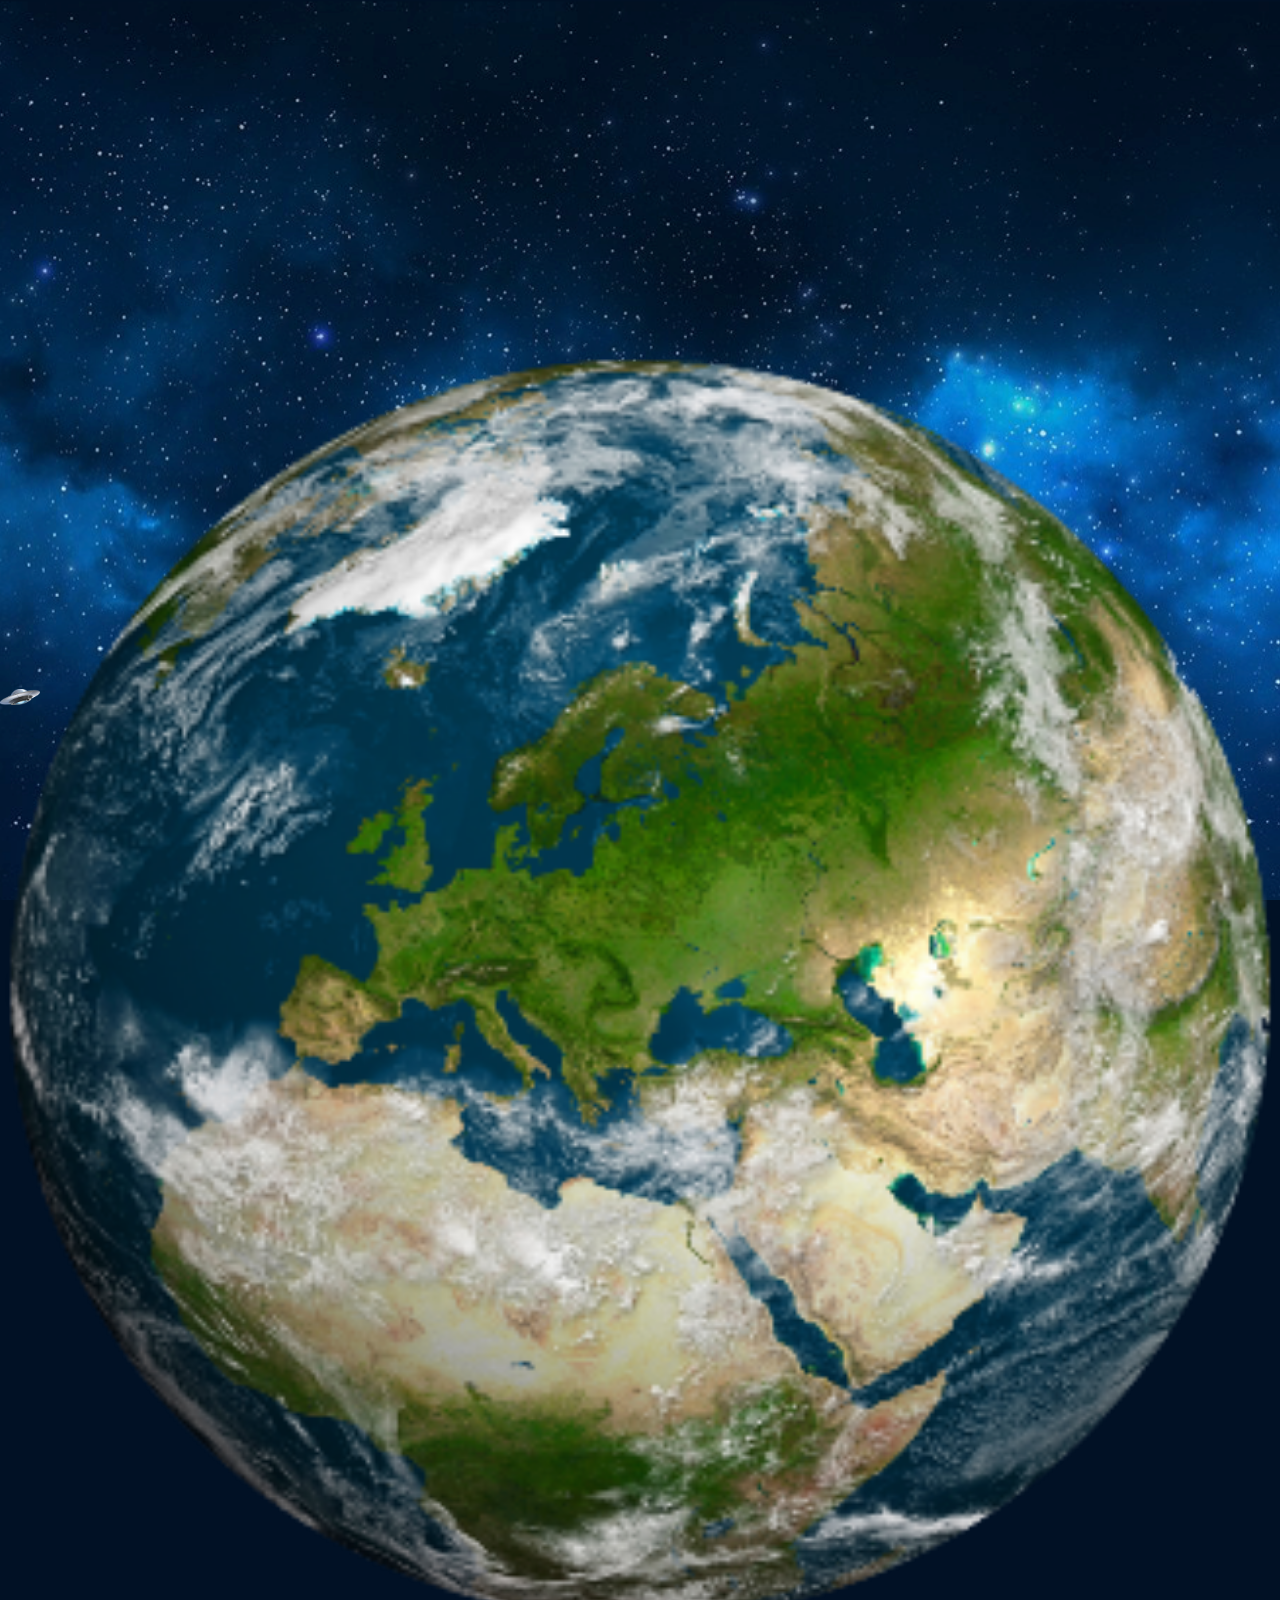
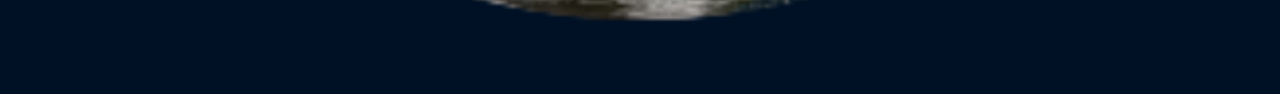
==== index.html @ 57c3b0f3 "make UFO float" ====
<!doctype html>
<html lang="en" >
    <head>
        <meta charset="utf-8">
        <meta http-equiv="x-ua-compatible" content="ie=edge">
        <title>EINDOPDRACHT</title>
        <meta name="description" content="An app about the time of the day the sun is up.">
        <meta name="viewport" content="width=device-width, initial-scale=1.0">
        <meta name="msapplication-TileColor" content="#cce7ff">
        <meta name="theme-color" content="#cce7ff">

        <link rel="apple-touch-icon" sizes="180x180" href="apple-touch-icon.png">
        <link rel="icon" type="image/png" sizes="32x32" href="favicon-32x32.png">
        <link rel="icon" type="image/png" sizes="16x16" href="favicon-16x16.png">
        <link rel="manifest" href="site.webmanifest">
        <link rel="mask-icon" href="safari-pinned-tab.svg" color="#0f3557">

        <link rel="stylesheet" href="css/normalize.css">
        <link rel="stylesheet" href="css/screen.css">

        <script src="script/app2.js"></script>
    </head>
    <body>
        <div class="spaceImg" >
            <div class="c-astroidcontainer ">
                <!-- UFO  -->
            <span class="c-horizon__space js-ufo c-ufo-move" >
                <img src="img/png/ufo.png" alt="UFO" class="c-ufo">
            </span>
                <!-- Astroid -->
                <div class="js-astroids ">
                    <span class="c-horizon__space js-space0" style="bottom: 40%; left: 1%;">
                        <!-- <a href="www.mywebsite.com/next.html"><img src="img/png/astroid.png" alt="astroid" class="c-astroid"></a> -->
                    </span>
                    <span class="c-horizon__space js-space1" style="bottom: 40%; left: 1%;">
                    </span>
                    <span class="c-horizon__space js-space2" style="bottom: 40%; left: 1%;">
                    </span>
                    <span class="c-horizon__space js-space3" style="bottom: 40%; left: 1%;">
                    </span>
                    <span class="c-horizon__space js-space4" style="bottom: 40%; left: 1%;">
                    </span>
                    <span class="c-horizon__space js-space5" style="bottom: 40%; left: 1%;">
                    </span>
                    <span class="c-horizon__space js-space6" style="bottom: 40%; left: 1%;">
                    </span>
                    <span class="c-horizon__space js-space7" style="bottom: 40%; left: 1%;">
                    </span>
                    <span class="c-horizon__space js-space8" style="bottom: 40%; left: 1%;">
                    </span>
                    <span class="c-horizon__space js-space9" style="bottom: 40%; left: 1%;">
                    </span>
                    <span class="c-horizon__space js-space10" style="bottom: 40%; left: 1%;">
                    </span>
                </div>
            </div>
            <div>
                <img src="img/png/earth.png" alt="This is the earth" class="c-earth">
            </div>
        </div>
	</body>
</html>
---- css/screen.css ----
/*------------------------------------*\
#FONTS
\*------------------------------------*/
@font-face {
    font-family: "WorkSans Web";
    font-weight: 400;
    src: url("../fonts/WorkSans-Regular.ttf") format("ttf")
}

@font-face {
    font-family: "WorkSans Web";
    font-weight: 600;
    src: url("../fonts/WorkSans-Medium.ttf") format("ttf")
}

@font-face {
    font-family: "WorkSans Web";
    font-weight: 800;
    src: url("../fonts/WorkSans-Bold.ttf") format("ttf")
}
/*------------------------------------*\
#Variables
\*------------------------------------*/

:root {
    /* colors */
    --color-back: #011125;
    --color-front: #ffffff;

    /* opacity */

    /* transitions */

    /*logo width & height */
    --sun-width: 250px;
    --sun-height: 250px;

    --astroid-width: 200%;

    --ufo-width: 100%;
    /* --ufo-height: 25px; */
    
}

/*------------------------------------*\
#GENERIC
\*------------------------------------*/

/*
    Generic: Page
    ---
    Global page styles + universal box-sizing:
*/

html {
    font-size: 16px;
    line-height: 1.5;
    font-family: "WorkSans Web", Helvetica, arial, sans-serif;
    box-sizing: border-box;
    -webkit-font-smoothing: antialiased;
    -moz-osx-font-smoothing: grayscale;
    font-feature-settings: "zero" 1;

    /* page colors */
    background-color: var(--color-back);
    color: var(--color-front);
}

html, body {
    height: 100%;
    margin: 0;
  }

.spaceImg{
    /* background */
    background-image: url("../img/png/space.png");
    background-repeat: no-repeat;
    position: relative;
    background-position: center;
    background-size: cover;
    height: 100%;
    width: 100%;
}


*,
*:before,
*:after {
    box-sizing: inherit;
}


/*
* Remove text-shadow in selection highlight:
* https://twitter.com/miketaylr/status/12228805301
*
* Customize the background color to match your design.
*/

::-moz-selection {
    background: red;
    color: white;
    text-shadow: none;
}

::selection {
    background: red;
    color: white;
    text-shadow: none;
}

/*------------------------------------*\
#Elements
\*------------------------------------*/

/*
Elements: Images
---
Default markup for images to make them responsive
*/

img {
    max-width: 500%;
    vertical-align: top;
}

/*
    Elements: typography
    ---
    Default markup for typographic elements
*/

h1,
h2,
h3 {
    font-weight: 700;
}

h1 {
    font-size: 36px;
    line-height: 48px;
    margin: 0 0 24px;
}

h2 {
    font-size: 32px;
    line-height: 40px;
    margin: 0 0 24px;
}

h3 {
    font-size: 26px;
    line-height: 32px;
    margin: 0 0 24px;
}

h4,
h5,
h6 {
    font-size: 16px;
    font-weight: 600;
    line-height: 24px;
    margin: 0 0 24px;
}

p,
ol,
ul,
dl,
table,
address,
figure {
    margin: 0 0 24px;
}

ul,
ol {
    padding-left: 24px;
}

li ul,
li ol {
    margin-bottom: 0;
}

blockquote {
    font-style: normal;
    font-size: 23px;
    line-height: 32px;
    margin: 0 0 24px;
}

blockquote * {
    font-size: inherit;
    line-height: inherit;
}

figcaption {
    font-weight: 400;
    font-size: 12px;
    line-height: 16px;
    margin-top: 8px;
}

hr {
    border: 0;
    height: 1px;
    background: LightGrey;
    margin: 0 0 24px;
}

a {
    color: red;
    outline-color: red;
    outline-width: medium;
    outline-offset: 2px;
}

a:visited,
a:active {
    color: red;
}

a:hover,
a:focus {
    color: red;
}

label,
input {
    display: block;
}

select {
    width: 100%;
}

input::placeholder {
    color: gray;
}

/*------------------------------------*\
#OBJECTS
\*------------------------------------*/

/*
    Object: Button reset
    ---
    Small button reset object
*/

.o-button-reset {
    border: none;
    margin: 0;
    padding: 0;
    width: auto;
    overflow: visible;
    background: transparent;

    /* inherit font & color from ancestor */
    color: inherit;
    font: inherit;

    /* Normalize `line-height`. Cannot be changed from `normal` in Firefox 4+. */
    line-height: normal;

    /* Corrects font smoothing for webkit */
    -webkit-font-smoothing: inherit;
    -moz-osx-font-smoothing: inherit;

    /* Corrects inability to style clickable `input` types in iOS */
    -webkit-appearance: none;
}

/*
    Object: Hide accessible
    ---
    Accessibly hide any element
*/

.o-hide-accessible {
    position: absolute;
    width: 1px;
    height: 1px;
    padding: 0;
    margin: -1px;
    overflow: hidden;
    clip: rect(0, 0, 0, 0);
    border: 0;
}

/*------------------------------------*\
#COMPONENTS
\*------------------------------------*/

/*
    Component: Logo
    ---
    Website main logo
*/

.c-logo {
    display: flex;
    align-items: center;

    margin-top: 32px;

    /*text*/
    font-size: 16px;
    font-weight: 600;
    line-height: 16px;
}

/*
    Component: Earth
    ---
    The Earth
*/

.c-earth{
    position: absolute;
    top: 110%;  /* stond op 50%*/
    left: 50%;
    transform: translate(-50%, -50%);

    /* width: var(--sun-width);
    height: var(--sun-height); */

    width: 110%;

    
}

/*
    Component: Astroid
    ---
    The Astroid
*/

.c-astroid{
    width: var(--astroid-width);
    height: var(--astroid-height);

}

.c-astroidcontainer{
    position: absolute;
    bottom: 25%;
    width: 100%;
}

/*
    Component: UFO
    ---
    The UFO
*/
.c-ufo{
    width: var(--ufo-width);
    height: var(--ufo-height);
}

.c-ufo-move{
    position: relative;
    height: 100%;
    width:100%;

    animation-name: UFO-float;
    animation-duration: 75s;
    animation-iteration-count: infinite;
}

@keyframes UFO-float {
    0%   {left:5%; top:0px;}
    10%  {left:25%; top:-100px;}
    20%  {left:55%; top:-250px;}
    30%  {left:5%; top:-400px;}
    40%  {left:10%; top:-375px;}
    50%  {left:80%; top:-300px;}
    60%  {left:50%; top:-150px;}
    70%  {left:55%; top:-175px;}
    80%  {left:95%; top:-50px;}
    90%  {left:45%; top:-30px;}
    100% {left:5%; top:0px;}
    
}

/*
    Component: App
    ---
    Main app wrapper
*/
.c-app{
   max-width: 359px;
   margin: auto;
}

.c-app__summary{
    font-size: 28px;
    line-height: 40px;

}

/*
    Component: Horizon
    ---
    Horizon with sun visualisation
*/
.c-hoizon__bottom{
    max-width: 359px;
    position: absolute;
    bottom: 0px;
}
.c-horizon__line{
    display: flex;
    justify-content: space-between;

    border-top: 1px solid var(--color-front);
    margin-bottom: 34px;
    padding-top: 7px;
}

.c-horizon__time{
    font-size: 12px;
    line-height: 16px;
}

.c-horizon__sky-wrapper {
    position: relative;
    height: 200px;
    overflow: hidden;

    padding-top: 22px;
    padding-right: 40px;
}

.c-horizon__sky {
    position: relative;
    height: 100%;
}

.c-horizon__space {
    position: absolute;
    display: flex;
    flex-direction: column;
    justify-content: center;
    align-items: center;
    width: 40px;

    transform: translateY(22px)
}

/*------------------------------------*\
#UTILITIES
\*------------------------------------*/

/*
    Utilities: Mute
    Mute with opacity
*/
.u-muted{
    opacity: 60%;
}

/*------------------------------------*\
#STATES
\*------------------------------------*/

/*
    Change the theme using CSS vars.
*/

.is-night {
    --color-front: #CCE7FF;
    --color-back:  #0F3557;
 }
/* Night version: just switch the light and dark vars */

/*------------------------------------*\
#MEDIA
\*------------------------------------*/

/*
    Print styles.
    ---
    Inlined to avoid the additional HTTP request:
    http://www.phpied.com/delay-loading-your-print-css/
*/

@media print {
    *,
    *:before,
    *:after {
        background: transparent !important;
        color: #000 !important;
        /* Black prints faster:
        http://www.sanbeiji.com/archives/953 */
        box-shadow: none !important;
        text-shadow: none !important;
    }
    a,
    a:visited {
        text-decoration: underline;
    }
    a[href]:after {
        content: " (" attr(href) ")";
    }
    abbr[title]:after {
        content: " (" attr(title) ")";
    }
    /*
    * Don't show links that are fragment identifiers,
    * or use the `javascript:` pseudo protocol
    */
    a[href^="#"]:after,
    a[href^="javascript:"]:after {
        content: "";
    }
    pre {
        white-space: pre-wrap !important;
    }
    pre,
    blockquote {
        border: 1px solid #999;
        page-break-inside: avoid;
    }
    /*
    * Printing Tables:
    * http://css-discuss.incutio.com/wiki/Printing_Tables
    */
    thead {
        display: table-header-group;
    }
    tr,
    img {
        page-break-inside: avoid;
    }
    p,
    h2,
    h3 {
        orphans: 3;
        widows: 3;
    }
    h2,
    h3 {
        page-break-after: avoid;
    }
}
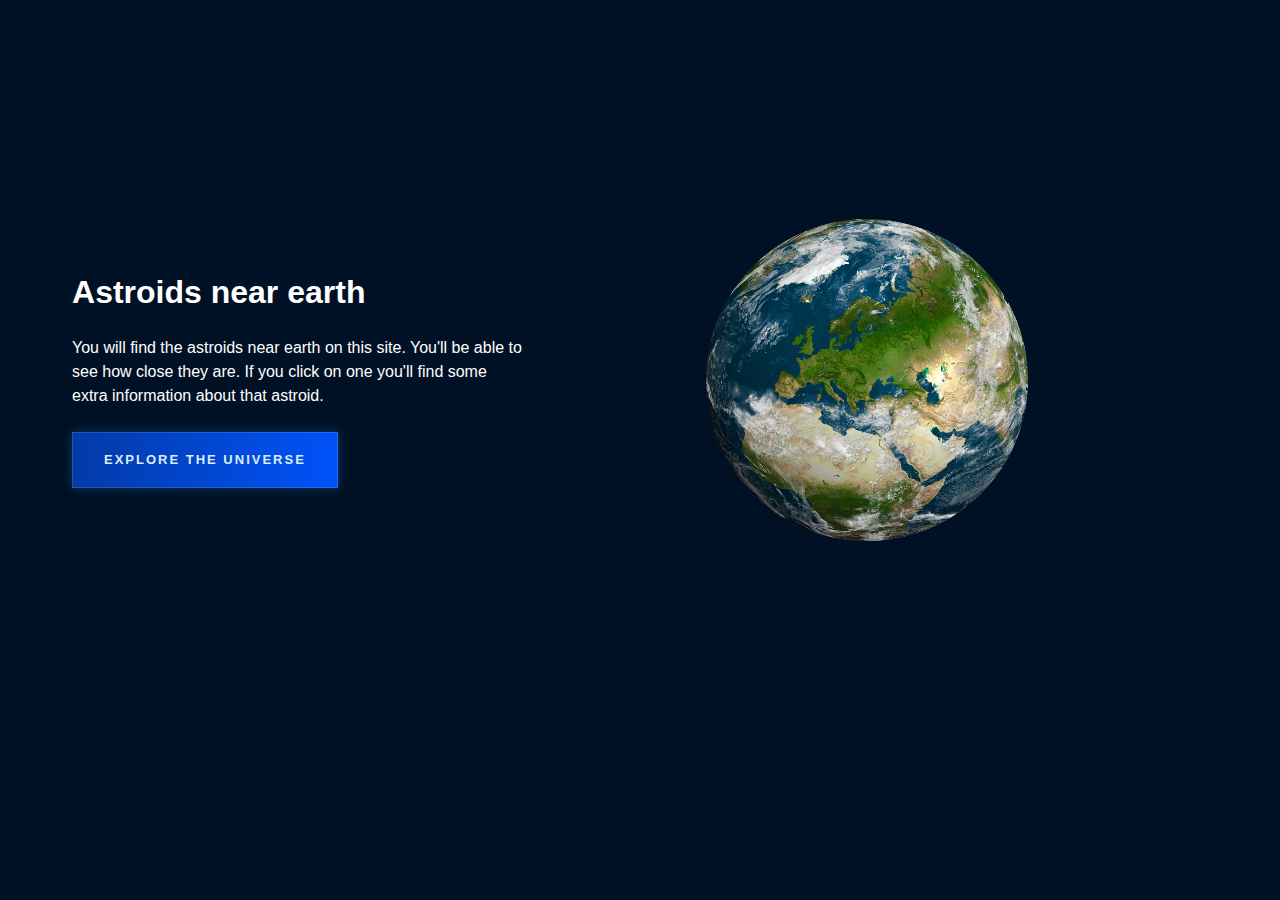
==== commit a6357381: "commit" ====
--- a/index.html
+++ b/index.html
@@ -1,62 +1,65 @@
-<!doctype html>
-<html lang="en" >
-    <head>
-        <meta charset="utf-8">
-        <meta http-equiv="x-ua-compatible" content="ie=edge">
-        <title>EINDOPDRACHT</title>
-        <meta name="description" content="An app about the time of the day the sun is up.">
-        <meta name="viewport" content="width=device-width, initial-scale=1.0">
-        <meta name="msapplication-TileColor" content="#cce7ff">
-        <meta name="theme-color" content="#cce7ff">
+<!DOCTYPE html>
+<html lang="en">
+<head>
+    <meta charset="UTF-8">
+    <meta name="viewport" content="width=device-width, initial-scale=1.0">
+    <title>Astroid viewer</title>
 
-        <link rel="apple-touch-icon" sizes="180x180" href="apple-touch-icon.png">
-        <link rel="icon" type="image/png" sizes="32x32" href="favicon-32x32.png">
-        <link rel="icon" type="image/png" sizes="16x16" href="favicon-16x16.png">
-        <link rel="manifest" href="site.webmanifest">
-        <link rel="mask-icon" href="safari-pinned-tab.svg" color="#0f3557">
 
-        <link rel="stylesheet" href="css/normalize.css">
-        <link rel="stylesheet" href="css/screen.css">
+    <meta name="description" content="An app about the astroids near the earth">
+    <meta name="viewport" content="width=device-width, initial-scale=1.0">
+    <meta name="msapplication-TileColor" content="#cce7ff">
+    <meta name="theme-color" content="#cce7ff">
 
-        <script src="script/app2.js"></script>
-    </head>
-    <body>
-        <div class="spaceImg" >
-            <div class="c-astroidcontainer ">
-                <!-- UFO  -->
-            <span class="c-horizon__space js-ufo c-ufo-move" >
-                <img src="img/png/ufo.png" alt="UFO" class="c-ufo">
-            </span>
-                <!-- Astroid -->
-                <div class="js-astroids ">
-                    <span class="c-horizon__space js-space0" style="bottom: 40%; left: 1%;">
-                        <!-- <a href="www.mywebsite.com/next.html"><img src="img/png/astroid.png" alt="astroid" class="c-astroid"></a> -->
-                    </span>
-                    <span class="c-horizon__space js-space1" style="bottom: 40%; left: 1%;">
-                    </span>
-                    <span class="c-horizon__space js-space2" style="bottom: 40%; left: 1%;">
-                    </span>
-                    <span class="c-horizon__space js-space3" style="bottom: 40%; left: 1%;">
-                    </span>
-                    <span class="c-horizon__space js-space4" style="bottom: 40%; left: 1%;">
-                    </span>
-                    <span class="c-horizon__space js-space5" style="bottom: 40%; left: 1%;">
-                    </span>
-                    <span class="c-horizon__space js-space6" style="bottom: 40%; left: 1%;">
-                    </span>
-                    <span class="c-horizon__space js-space7" style="bottom: 40%; left: 1%;">
-                    </span>
-                    <span class="c-horizon__space js-space8" style="bottom: 40%; left: 1%;">
-                    </span>
-                    <span class="c-horizon__space js-space9" style="bottom: 40%; left: 1%;">
-                    </span>
-                    <span class="c-horizon__space js-space10" style="bottom: 40%; left: 1%;">
-                    </span>
+    <link rel="apple-touch-icon" sizes="180x180" href="apple-touch-icon.png">
+    <link rel="icon" type="image/png" sizes="32x32" href="favicon-32x32.png">
+    <link rel="icon" type="image/png" sizes="16x16" href="favicon-16x16.png">
+    <link rel="manifest" href="site.webmanifest">
+    <link rel="mask-icon" href="safari-pinned-tab.svg" color="#0f3557">
+
+    <link rel="stylesheet" href="css/normalize.css">
+    <link rel="stylesheet" href="css/screen.css">
+
+    <script src="script/app2.js"></script>
+</head>
+</head>
+<body>
+    <header class="o-row o-row--md">
+        <div class="o-container">
+            <div class="c-header">
+                <div class="c-header__logo">
+                    <h1 class="c-logo">
+                       
+                    </h1>
                 </div>
             </div>
-            <div>
-                <img src="img/png/earth.png" alt="This is the earth" class="c-earth">
+        </div>
+    </header>
+    <section class="o-row o-row--lg">
+        <div class="o-container">
+            <div class="o-layout o-layout--align-center o-layout--row-reverse ">
+                <div class="o-layout__item u-1-of-2-bp3 u-3-of-5-bp4">
+                    <figure class="c-figure">
+                        <img src="img/png/earth.png" alt="Main illustration">
+                    </figure>
+                </div>
+                <div class="o-layout__item u-1-of-2-bp3 u-2-of-5-bp4">
+                    <div class="u-max-width-sm">
+                        <h2 class="c-lead c-lead--xl">
+                            Astroids near earth
+                        </h2>
+                        <p class="u-mb-lg u-color-secondary-base">
+                            You will find the astroids near earth on this site. You'll be able to see how close they are. If you click on one you'll find some extra information about that astroid.
+                        </p>
+                        <p>
+                            <a class="c-link-cta" href="home.html">
+                                Explore the universe
+                            </a>
+                        </p>
+                    </div>
+                </div>
             </div>
         </div>
-	</body>
-</html>
+    </section>    
+</body>
+</html>--- a/css/screen.css
+++ b/css/screen.css
@@ -64,10 +64,13 @@
     /* page colors */
     background-color: var(--color-back);
     color: var(--color-front);
+
+
 }
 
 html, body {
     height: 100%;
+    width: 100%;
     margin: 0;
   }
 
@@ -80,6 +83,8 @@
     background-size: cover;
     height: 100%;
     width: 100%;
+
+    overflow:hidden;
 }
 
 
@@ -242,6 +247,205 @@
 /*------------------------------------*\
 #OBJECTS
 \*------------------------------------*/
+
+/*
+    Objects: Row
+    ---
+    Creates a horizontal row that stretches the viewport and adds padding around children
+*/
+
+.o-row {
+    display: flow-root; /* New solution! Fixes margin collapsing */
+    position: relative;
+    padding: 24px 24px 0;
+}
+
+/* size modifiers */
+
+.o-row--lg {
+    padding: 48px 24px 24px;
+}
+
+/* color modifiers */
+
+.o-row--neutral-xxxx-light {
+    background-color: #fff;
+}
+
+@media (min-width: 768px) {
+    .o-row {
+        padding-left: 48px;
+        padding-right: 48px;
+    }
+
+    .o-row--md {
+        padding-top: 48px;
+        padding-bottom: 24px;
+    }
+
+    .o-row--lg {
+        padding-top: 72px;
+        padding-bottom: 48px;
+    }
+}
+
+/*
+    Objects: Container
+    ---
+    Creates a horizontal container that sets de global max-width
+*/
+
+.o-container {
+    margin-left: auto;
+    margin-right: auto;
+    max-width: 71em; /* 71 * 18px = 1278px */
+}
+
+/*
+    Objects: section
+    ---
+    Creates vertical whitespace between adjacent sections inside a row
+*/
+
+.o-section {
+    /* overflow-x: hidden; */
+    position: relative;
+    display: flow-root; /* New solution! Fixes margin collapsing */
+}
+
+.o-section + .o-section {
+    padding-top: 24px;
+}
+
+@media (min-width: 768px) {
+    .o-section--lg + .o-section--lg,
+    .o-section--xl + .o-section--xl {
+        padding-top: 48px;
+    }
+}
+
+@media (min-width: 1200px) {
+    .o-section--xl + .o-section--xl {
+        padding-top: 72px;
+    }
+}
+
+/*
+    Objects: Layout
+    ---
+    The layout object provides us with a column-style layout system. This object
+    contains the basic structural elements, but classes should be complemented
+    with width utilities
+*/
+
+.o-layout {
+    display: -webkit-flex;
+    display: -ms-flexbox;
+    display: flex;
+    flex-wrap: wrap;
+}
+
+    .o-layout__item {
+        flex-basis: 100%;
+    }
+
+/* gutter modifiers, these affect o-layout__item too */
+
+.o-layout--gutter {
+    margin: 0 -12px;
+}
+
+.o-layout--gutter > .o-layout__item {
+    padding: 0 12px;
+}
+
+.o-layout--gutter-sm {
+    margin: 0 -6px;
+}
+
+.o-layout--gutter-sm > .o-layout__item {
+    padding: 0 6px;
+}
+
+.o-layout--gutter-lg {
+    margin: 0 -24px;
+}
+
+.o-layout--gutter-lg > .o-layout__item {
+    padding: 0 24px;
+}
+
+/* reverse horizontal row modifier */
+
+.o-layout--row-reverse {
+    flex-direction: row-reverse;
+}
+
+/* Horizontal alignment modifiers*/
+
+.o-layout--justify-start {
+    justify-content: flex-start;
+}
+
+.o-layout--justify-end {
+    justify-content: flex-end;
+}
+
+.o-layout--justify-center {
+    justify-content: center;
+}
+
+.o-layout--justify-space-around {
+    justify-content: space-around;
+}
+
+.o-layout--justify-space-evenly {
+    justify-content: space-evenly;
+}
+
+.o-layout--justify-space-between {
+    justify-content: space-between;
+}
+
+/* Vertical alignment modifiers */
+
+.o-layout--align-start {
+    align-items: flex-start;
+}
+
+.o-layout--align-end {
+    align-items: flex-end;
+}
+
+.o-layout--align-center {
+    align-items: center;
+}
+
+.o-layout--align-baseline {
+    align-items: baseline;
+}
+
+/* Vertical alignment modifiers that only work if there is one than one flex item */
+
+.o-layout--align-content-start {
+    align-content: start;
+}
+
+.o-layout--align-content-end {
+    align-content: end;
+}
+
+.o-layout--align-content-center {
+    align-content: center;
+}
+
+.o-layout--align-content-space-around {
+    align-content: space-around;
+}
+
+.o-layout--align-content-space-between {
+    align-content: space-between;
+}
 
 /*
     Object: Button reset
@@ -326,9 +530,14 @@
     /* width: var(--sun-width);
     height: var(--sun-height); */
 
-    width: 110%;
-
-    
+    width: 110%; 
+}
+
+@media (min-width: 600Px ){
+    .c-earth{
+        top: 100%;
+        width: 25%;
+    }
 }
 
 /*
@@ -340,7 +549,6 @@
 .c-astroid{
     width: var(--astroid-width);
     height: var(--astroid-height);
-
 }
 
 .c-astroidcontainer{
@@ -370,7 +578,7 @@
 }
 
 @keyframes UFO-float {
-    0%   {left:5%; top:0px;}
+    0%   {left:5%; top:-50px;}
     10%  {left:25%; top:-100px;}
     20%  {left:55%; top:-250px;}
     30%  {left:5%; top:-400px;}
@@ -378,9 +586,9 @@
     50%  {left:80%; top:-300px;}
     60%  {left:50%; top:-150px;}
     70%  {left:55%; top:-175px;}
-    80%  {left:95%; top:-50px;}
+    80%  {left:90%; top:-50px;}
     90%  {left:45%; top:-30px;}
-    100% {left:5%; top:0px;}
+    100% {left:5%; top:-50px;}
     
 }
 
@@ -449,6 +657,51 @@
     transform: translateY(22px)
 }
 
+/*
+    Component: CTA link
+    ---
+    Small cta link with custom animation
+*/
+
+.c-link-cta {
+    display: inline-block;
+    text-decoration: none;
+    text-transform: uppercase;
+    letter-spacing: 2px;
+    font-size: 13px;
+    line-height: 24px;
+    font-weight: 600;
+    padding: 16px 32px;
+    transition-duration: .25s;
+    transition-timing-function: ease-in-out;
+    background: linear-gradient(to right, #033AA7 0%, #0053FB 51%, #033AA7 100%);
+    background-size: 200% auto;
+    box-shadow: inset 0 0 0 1px rgba(142,199,255,.2), 0 0 10px rgba(17,149,255,.30) ;
+}
+
+.c-link-cta,
+.c-link-cta:visited,
+.c-link-cta:active {
+    color: #DBEDFF;
+}
+
+.c-link-cta:hover {
+    color: #fff;
+    background-position: right center;
+    box-shadow: inset 0 0 0 1px rgba(142,199,255,.4), 0 0 10px rgba(17,149,255,.8) ;
+}
+
+/*
+    Component: figure
+    ---
+    Special type of figure and figcaption
+*/
+
+.c-figure {
+    display: flex;
+    justify-content: center;
+}
+
 /*------------------------------------*\
 #UTILITIES
 \*------------------------------------*/
@@ -459,6 +712,209 @@
 */
 .u-muted{
     opacity: 60%;
+}
+
+/*
+    Utility: Flex
+    ---
+    Utility classes to put specific flex properties onto elements
+    Will be mostly used on o-layout__item
+*/
+
+.u-flex-basis-auto {
+    flex-basis: auto !important;
+}
+
+.u-flex-grow-1 {
+    flex-grow: 1 !important;
+}
+
+.u-1-of-2 {
+    flex-basis: calc(100% / 2) !important;
+}
+
+.u-1-of-3 {
+    flex-basis: calc(100% / 3) !important;
+}
+
+.u-2-of-3 {
+    flex-basis: calc(100% / 3 * 2) !important;
+}
+
+.u-1-of-4 {
+    flex-basis: calc(100% / 4) !important;
+}
+
+.u-3-of-4 {
+    flex-basis: calc(100% / 4 * 3) !important;
+}
+
+.u-1-of-5 {
+    flex-basis: calc(100% / 5) !important;
+}
+
+.u-2-of-5 {
+    flex-basis: calc(100% / 5 * 2) !important;
+}
+
+.u-3-of-5 {
+    flex-basis: calc(100% / 5 * 3) !important;
+}
+
+.u-4-of-5 {
+    flex-basis: calc(100% / 5 * 4) !important;
+}
+
+.u-1-of-6 {
+    flex-basis: calc(100% / 6) !important;
+}
+
+.u-5-of-6 {
+    flex-basis: calc(100% / 6 * 5) !important;
+}
+
+@media (min-width: 576px) {
+    .u-1-of-2-bp1 {
+        flex-basis: calc(100% / 2) !important;
+    }
+    .u-1-of-3-bp1 {
+        flex-basis: calc(100% / 3) !important;
+    }
+    .u-2-of-3-bp1 {
+        flex-basis: calc(100% / 3 * 2) !important;
+    }
+    .u-1-of-4-bp1 {
+        flex-basis: calc(100% / 4) !important;
+    }
+    .u-3-of-4-bp1 {
+        flex-basis: calc(100% / 4 * 3) !important;
+    }
+    .u-1-of-5-bp1 {
+        flex-basis: calc(100% / 5) !important;
+    }
+    .u-2-of-5-bp1 {
+        flex-basis: calc(100% / 5 * 2) !important;
+    }
+    .u-3-of-5-bp1 {
+        flex-basis: calc(100% / 5 * 3) !important;
+    }
+    .u-4-of-5-bp1 {
+        flex-basis: calc(100% / 5 * 4) !important;
+    }
+    .u-1-of-6-bp1 {
+        flex-basis: calc(100% / 6) !important;
+    }
+    .u-5-of-6-bp1 {
+        flex-basis: calc(100% / 6 * 5) !important;
+    }
+}
+
+@media (min-width: 768px) {
+    .u-1-of-2-bp2 {
+        flex-basis: calc(100% / 2) !important;
+    }
+    .u-1-of-3-bp2 {
+        flex-basis: calc(100% / 3) !important;
+    }
+    .u-2-of-3-bp2 {
+        flex-basis: calc(100% / 3 * 2) !important;
+    }
+    .u-1-of-4-bp2 {
+        flex-basis: calc(100% / 4) !important;
+    }
+    .u-3-of-4-bp2 {
+        flex-basis: calc(100% / 4 * 3) !important;
+    }
+    .u-1-of-5-bp2 {
+        flex-basis: calc(100% / 5) !important;
+    }
+    .u-2-of-5-bp2 {
+        flex-basis: calc(100% / 5 * 2) !important;
+    }
+    .u-3-of-5-bp2 {
+        flex-basis: calc(100% / 5 * 3) !important;
+    }
+    .u-4-of-5-bp2 {
+        flex-basis: calc(100% / 5 * 4) !important;
+    }
+    .u-1-of-6-bp2 {
+        flex-basis: calc(100% / 6) !important;
+    }
+    .u-5-of-6-bp2 {
+        flex-basis: calc(100% / 6 * 5) !important;
+    }
+}
+
+@media (min-width: 992px) {
+    .u-1-of-2-bp3 {
+        flex-basis: calc(100% / 2) !important;
+    }
+    .u-1-of-3-bp3 {
+        flex-basis: calc(100% / 3) !important;
+    }
+    .u-2-of-3-bp3 {
+        flex-basis: calc(100% / 3 * 2) !important;
+    }
+    .u-1-of-4-bp3 {
+        flex-basis: calc(100% / 4) !important;
+    }
+    .u-3-of-4-bp3 {
+        flex-basis: calc(100% / 4 * 3) !important;
+    }
+    .u-1-of-5-bp3 {
+        flex-basis: calc(100% / 5) !important;
+    }
+    .u-2-of-5-bp3 {
+        flex-basis: calc(100% / 5 * 2) !important;
+    }
+    .u-3-of-5-bp3 {
+        flex-basis: calc(100% / 5 * 3) !important;
+    }
+    .u-4-of-5-bp3 {
+        flex-basis: calc(100% / 5 * 4) !important;
+    }
+    .u-1-of-6-bp3 {
+        flex-basis: calc(100% / 6) !important;
+    }
+    .u-5-of-6-bp3 {
+        flex-basis: calc(100% / 6 * 5) !important;
+    }
+}
+
+@media (min-width: 1200px) {
+    .u-1-of-2-bp4 {
+        flex-basis: calc(100% / 2) !important;
+    }
+    .u-1-of-3-bp4 {
+        flex-basis: calc(100% / 3) !important;
+    }
+    .u-2-of-3-bp4 {
+        flex-basis: calc(100% / 3 * 2) !important;
+    }
+    .u-1-of-4-bp4 {
+        flex-basis: calc(100% / 4) !important;
+    }
+    .u-3-of-4-bp4 {
+        flex-basis: calc(100% / 4 * 3) !important;
+    }
+    .u-1-of-5-bp4 {
+        flex-basis: calc(100% / 5) !important;
+    }
+    .u-2-of-5-bp4 {
+        flex-basis: calc(100% / 5 * 2) !important;
+    }
+    .u-3-of-5-bp4 {
+        flex-basis: calc(100% / 5 * 3) !important;
+    }
+    .u-4-of-5-bp4 {
+        flex-basis: calc(100% / 5 * 4) !important;
+    }
+    .u-1-of-6-bp4 {
+        flex-basis: calc(100% / 6) !important;
+    }
+    .u-5-of-6-bp4 {
+        flex-basis: calc(100% / 6 * 5) !important;
+    }
 }
 
 /*------------------------------------*\
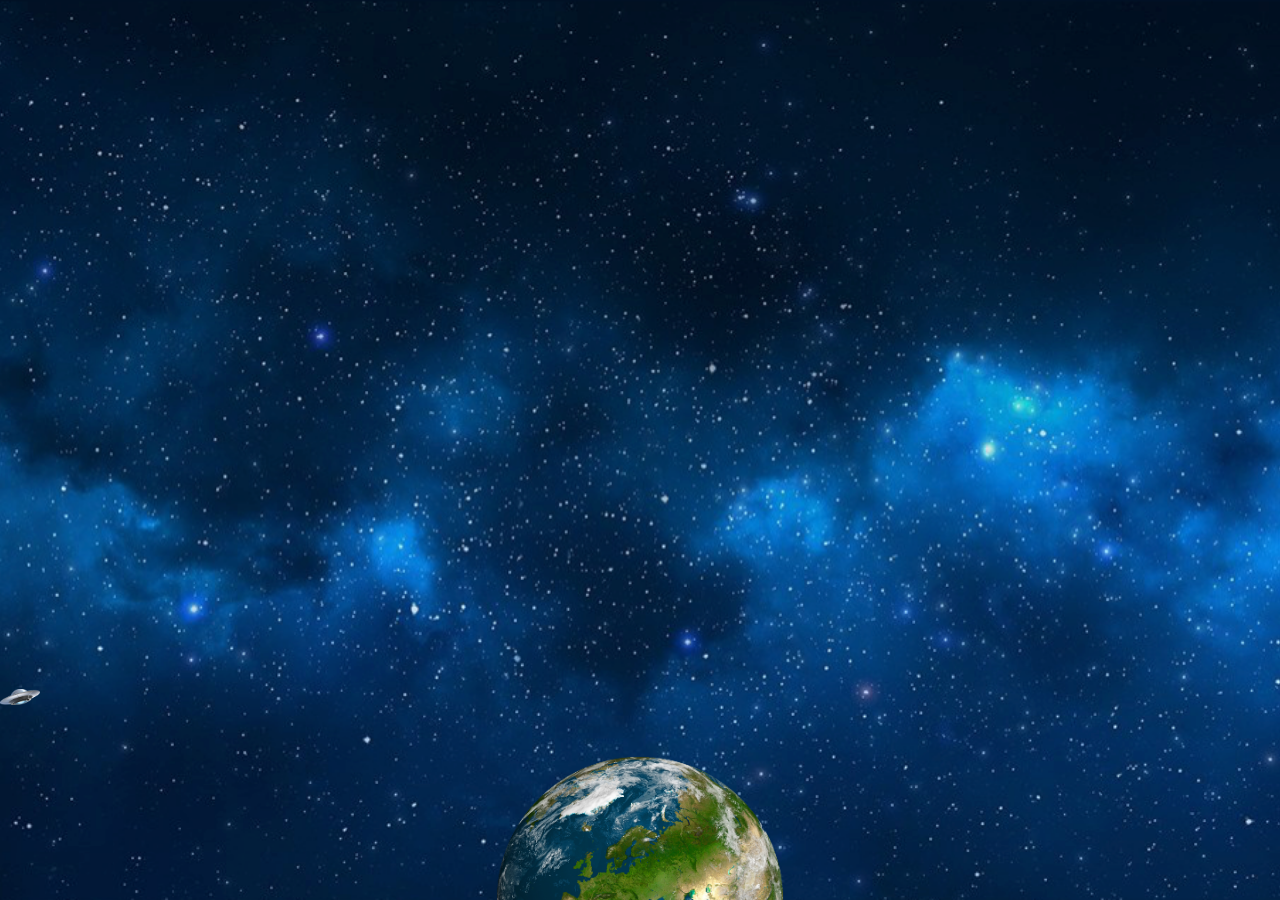
==== commit 6272f5e7: "commit" ====
--- a/index.html
+++ b/index.html
@@ -1,65 +1,62 @@
-<!DOCTYPE html>
-<html lang="en">
-<head>
-    <meta charset="UTF-8">
-    <meta name="viewport" content="width=device-width, initial-scale=1.0">
-    <title>Astroid viewer</title>
+<!doctype html>
+<html lang="en" >
+    <head>
+        <meta charset="utf-8">
+        <meta http-equiv="x-ua-compatible" content="ie=edge">
+        <title>EINDOPDRACHT</title>
+        <meta name="description" content="An app about the time of the day the sun is up.">
+        <meta name="viewport" content="width=device-width, initial-scale=1.0">
+        <meta name="msapplication-TileColor" content="#cce7ff">
+        <meta name="theme-color" content="#cce7ff">
 
+        <link rel="apple-touch-icon" sizes="180x180" href="apple-touch-icon.png">
+        <link rel="icon" type="image/png" sizes="32x32" href="favicon-32x32.png">
+        <link rel="icon" type="image/png" sizes="16x16" href="favicon-16x16.png">
+        <link rel="manifest" href="site.webmanifest">
+        <link rel="mask-icon" href="safari-pinned-tab.svg" color="#0f3557">
 
-    <meta name="description" content="An app about the astroids near the earth">
-    <meta name="viewport" content="width=device-width, initial-scale=1.0">
-    <meta name="msapplication-TileColor" content="#cce7ff">
-    <meta name="theme-color" content="#cce7ff">
+        <link rel="stylesheet" href="css/normalize.css">
+        <link rel="stylesheet" href="css/screen.css">
 
-    <link rel="apple-touch-icon" sizes="180x180" href="apple-touch-icon.png">
-    <link rel="icon" type="image/png" sizes="32x32" href="favicon-32x32.png">
-    <link rel="icon" type="image/png" sizes="16x16" href="favicon-16x16.png">
-    <link rel="manifest" href="site.webmanifest">
-    <link rel="mask-icon" href="safari-pinned-tab.svg" color="#0f3557">
+        <script src="script/app2.js"></script>
+    </head>
+    <body>
+        <div class="spaceImg" >
+            <div class="c-astroidcontainer ">
+                <!-- Astroid -->
+                <div class="js-astroids js-space">
+                    <span class="c-horizon__space js-space0" style="bottom: 40%; left: 1%;">
+                    </span>
+                    <span class="c-horizon__space js-space1" style="bottom: 40%; left: 1%;">
+                    </span>
+                    <span class="c-horizon__space js-space2" style="bottom: 40%; left: 1%;">
+                    </span>
+                    <span class="c-horizon__space js-space3" style="bottom: 40%; left: 1%;">
+                    </span>
+                    <span class="c-horizon__space js-space4" style="bottom: 40%; left: 1%;">
+                    </span>
+                    <span class="c-horizon__space js-space5" style="bottom: 40%; left: 1%;">
+                    </span>
+                    <span class="c-horizon__space js-space6" style="bottom: 40%; left: 1%;">
+                    </span>
+                    <span class="c-horizon__space js-space7" style="bottom: 40%; left: 1%;">
+                    </span>
+                    <span class="c-horizon__space js-space8" style="bottom: 40%; left: 1%;">
+                    </span>
+                    <span class="c-horizon__space js-space9" style="bottom: 40%; left: 1%;">
+                    </span>
+                    <span class="c-horizon__space js-space10" style="bottom: 40%; left: 1%;">
+                    </span>
 
-    <link rel="stylesheet" href="css/normalize.css">
-    <link rel="stylesheet" href="css/screen.css">
-
-    <script src="script/app2.js"></script>
-</head>
-</head>
-<body>
-    <header class="o-row o-row--md">
-        <div class="o-container">
-            <div class="c-header">
-                <div class="c-header__logo">
-                    <h1 class="c-logo">
-                       
-                    </h1>
+                    <!-- UFO  -->
+                    <span class="c-horizon__space js-ufo c-ufo-move">
+                        <img src="img/png/ufo.png" alt="UFO" class="c-ufo">
+                    </span>
                 </div>
             </div>
-        </div>
-    </header>
-    <section class="o-row o-row--lg">
-        <div class="o-container">
-            <div class="o-layout o-layout--align-center o-layout--row-reverse ">
-                <div class="o-layout__item u-1-of-2-bp3 u-3-of-5-bp4">
-                    <figure class="c-figure">
-                        <img src="img/png/earth.png" alt="Main illustration">
-                    </figure>
-                </div>
-                <div class="o-layout__item u-1-of-2-bp3 u-2-of-5-bp4">
-                    <div class="u-max-width-sm">
-                        <h2 class="c-lead c-lead--xl">
-                            Astroids near earth
-                        </h2>
-                        <p class="u-mb-lg u-color-secondary-base">
-                            You will find the astroids near earth on this site. You'll be able to see how close they are. If you click on one you'll find some extra information about that astroid.
-                        </p>
-                        <p>
-                            <a class="c-link-cta" href="home.html">
-                                Explore the universe
-                            </a>
-                        </p>
-                    </div>
-                </div>
+            <div>
+                <img src="img/png/earth.png" alt="This is the earth" class="c-earth">
             </div>
         </div>
-    </section>    
-</body>
-</html>+	</body>
+</html>
--- a/css/screen.css
+++ b/css/screen.css
@@ -36,10 +36,41 @@
     --sun-height: 250px;
 
     --astroid-width: 200%;
+    --astroiddetail-width: 150%;
 
     --ufo-width: 100%;
     /* --ufo-height: 25px; */
+
+     /* baseline */
+     --global-baseline: 0.5rem; /* = 8px */
+     --global-whitespace: calc(var(--global-baseline) * 3); /* = 24px */
+     --global-whitespace-xs: calc(var(--global-baseline) * .5); /* = 4px */
+     --global-whitespace-sm: calc(var(--global-baseline) * 1); /*  = 8px */
+     --global-whitespace-md: calc(var(--global-baseline) * 2); /*  = 16px */
+     --global-whitespace-lg: calc(var(--global-baseline) * 4); /*  = 32px */
+     --global-whitespace-xl: calc(var(--global-whitespace) * 2); /*  = 48px */
+     --global-whitespace-xxl: calc(var(--global-whitespace) * 3); /*  = 72px */
     
+}
+
+/* width */
+::-webkit-scrollbar {
+  width: 10px;
+}
+
+/* Track */
+::-webkit-scrollbar-track {
+  background: #f1f1f1; 
+}
+ 
+/* Handle */
+::-webkit-scrollbar-thumb {
+  background: #888;
+}
+
+/* Handle on hover */
+::-webkit-scrollbar-thumb:hover {
+  background: #555; 
 }
 
 /*------------------------------------*\
@@ -64,7 +95,6 @@
     /* page colors */
     background-color: var(--color-back);
     color: var(--color-front);
-
 
 }
 
@@ -87,6 +117,38 @@
     overflow:hidden;
 }
 
+.spaceImgdetail{
+    /* background */
+    background-image: url("../img/png/space.png");
+    background-repeat: no-repeat;
+    position: relative;
+    /* background-position: relative; */
+    background-size: cover;
+    background-attachment: fixed;
+    height: 100%;
+    width: 100%;
+
+}
+
+.animation-element {
+    opacity: 0;
+    position: relative;
+  }
+  /*animation element sliding left*/
+  
+.animation-element.slide-left {
+    opacity: 0;
+    -moz-transition: all 500ms linear;
+    -webkit-transition: all 500ms linear;
+    -o-transition: all 500ms linear;
+    transition: all 500ms linear;
+    -moz-transform: translate3d(-100px, 0px, 0px);
+    -webkit-transform: translate3d(-100px, 0px, 0px);
+    -o-transform: translate(-100px, 0px);
+    -ms-transform: translate(-100px, 0px);
+    transform: translate3d(-100px, 0px, 0px);
+  }
+
 
 *,
 *:before,
@@ -257,7 +319,7 @@
 .o-row {
     display: flow-root; /* New solution! Fixes margin collapsing */
     position: relative;
-    padding: 24px 24px 0;
+    padding: 24px;
 }
 
 /* size modifiers */
@@ -555,6 +617,21 @@
     position: absolute;
     bottom: 25%;
     width: 100%;
+}
+
+.c-astroiddetail{
+    width: var(--astroiddetail-width);
+    height: var(--astroid-height);
+}
+
+.c-astroidcontainerdetail{
+    position: relative;
+    width: 50%;
+}
+
+.c-astroid-dates{
+    height: 250px;
+    overflow: scroll;
 }
 
 /*
@@ -657,6 +734,104 @@
     transform: translateY(22px)
 }
 
+.c-dashboard {
+    display: grid;
+    grid-gap: var(--global-whitespace-xs);
+    /* margin-bottom: var(--global-whitespace-md); */
+
+    position: relative;
+    width: 100%;
+}
+
+.c-dashboard__item {
+    width: 100%;
+    box-shadow: var(--global-box-shadow);
+}
+
+.c-dashboard__footer{
+    width: 100%;
+}
+
+@media screen and (min-width: 62em) {
+    .c-dashboard {
+        grid-template-columns: repeat(4, 1fr);
+    }
+
+    .c-dashboard__item {
+        grid-column: 2 / -2;
+    }
+}
+
+/*
+    Component: Card
+*/
+
+.c-card {
+    width: auto;
+
+    background-color: var(--color-back);
+    border-radius: 10px;
+    margin: 16px;
+    padding: 10px;
+
+    opacity: 90%;
+}
+
+.c-card__header {
+    display: flex;
+    align-items: center;
+    justify-content: space-between;
+    /* margin-bottom: var(--global-whitespace-md); */
+}
+
+.c-card__title {
+    margin-bottom: 0;
+    /* font-size: 18px;
+    line-height: 25px; */
+    font-size: 1.2rem;
+    line-height: calc(var(--global-baseline) * 5);
+}
+
+.c-card__body {
+    width:auto;
+    margin: 0;
+}
+
+.c-card__landing{
+    position: relative;
+    display: flex;
+    align-items: center;
+    width: 50%;
+}
+
+
+.c-card__header,
+.c-card__body {
+    padding: var(--global-whitespace-md);
+}
+
+.c-card__header {
+    padding-bottom: 0;
+}
+
+.c-card__header > *:last-child,
+.c-card__body > *:last-child {
+    margin-bottom: 0;
+}
+
+.c-card__body,
+.c-card__footer {
+    padding: var(--global-whitespace-xs) var(--global-whitespace-xs) 0;
+    overflow: auto; /* Fix margin collapse */
+}
+
+.c-card__footer {   
+    text-align: center;
+    border-top: 1px solid var(--card__footer-borderColor);
+    width: 100%;
+}
+
+
 /*
     Component: CTA link
     ---
@@ -671,7 +846,7 @@
     font-size: 13px;
     line-height: 24px;
     font-weight: 600;
-    padding: 16px 32px;
+    padding: 8px 16px;
     transition-duration: .25s;
     transition-timing-function: ease-in-out;
     background: linear-gradient(to right, #033AA7 0%, #0053FB 51%, #033AA7 100%);
@@ -691,6 +866,86 @@
     box-shadow: inset 0 0 0 1px rgba(142,199,255,.4), 0 0 10px rgba(17,149,255,.8) ;
 }
 
+.c-link-nasa{
+    /* display: flex;
+    justify-content:center;
+    align-items: center; */
+    margin: auto;
+}
+
+/*
+    Component: Button
+    ---
+    Class to put on form buttons or
+*/
+
+.c-button__forward { 
+    margin: 8px;   
+    float: right;
+}
+
+.c-button__back { 
+    margin: 8px;   
+    float: left;
+}
+
+.c-button__back.c-button__animate:focus{
+    fill: white;
+    animation-name: arrowback;
+    animation-duration: 5s;
+}
+
+.c-button__forward.c-button__animate:focus{
+    fill: white;
+    animation-name: arrowforward;
+    animation-duration: 5s;
+}
+
+
+/* button animation */
+
+
+@keyframes arrowback {
+    0%,
+    100% {
+        transform: translateX(0);
+        opacity: 1;
+    }
+    23% {
+        transform: translateX(20px);
+        opacity: 1;
+    }
+    24%,
+    80% {
+        transform: translateX(-22px);
+        opacity: 0;
+    }
+    81% {
+        opacity: 1;
+        transform: translateX(-22px);
+    }
+}
+@keyframes arrowforward {
+    0%,
+    100% {
+        transform: translateX(0px);
+        opacity: 1;
+    }
+    23% {
+        transform: translateX(-20px);
+        opacity: 1;
+    }
+    24%,
+    80% {
+        transform: translateX(22px);
+        opacity: 0;
+    }
+    81% {
+        opacity: 1;
+        transform: translateX(22px);
+    }
+}
+
 /*
     Component: figure
     ---
@@ -916,6 +1171,53 @@
         flex-basis: calc(100% / 6 * 5) !important;
     }
 }
+
+/*
+    Utilities: span
+    Utility classes to span grid items across the x and y axis
+*/
+
+/* x: horizontal */
+
+@media (min-width: 62em) {
+
+    .u-x-span-2-bp3 {
+        grid-column: span 2;
+    }
+
+    .u-x-span-3-bp3 {
+        grid-column: span 3;
+    }
+
+    .u-x-span-4-bp3 {
+        grid-column: span 4;
+    }
+
+    .u-x-span-6-bp3 {
+        grid-column: span 6;
+    }
+
+    .u-x-span-8-bp3 {
+        grid-column: span 8;
+    }
+
+    .u-x-span-9-bp3 {
+        grid-column: span 9;
+    }
+
+}
+
+/* y: vertical */
+
+@media (min-width: 62em) {
+
+    .u-y-span-2-bp3 {
+        grid-row: span 2;
+    }
+
+}
+
+
 
 /*------------------------------------*\
 #STATES
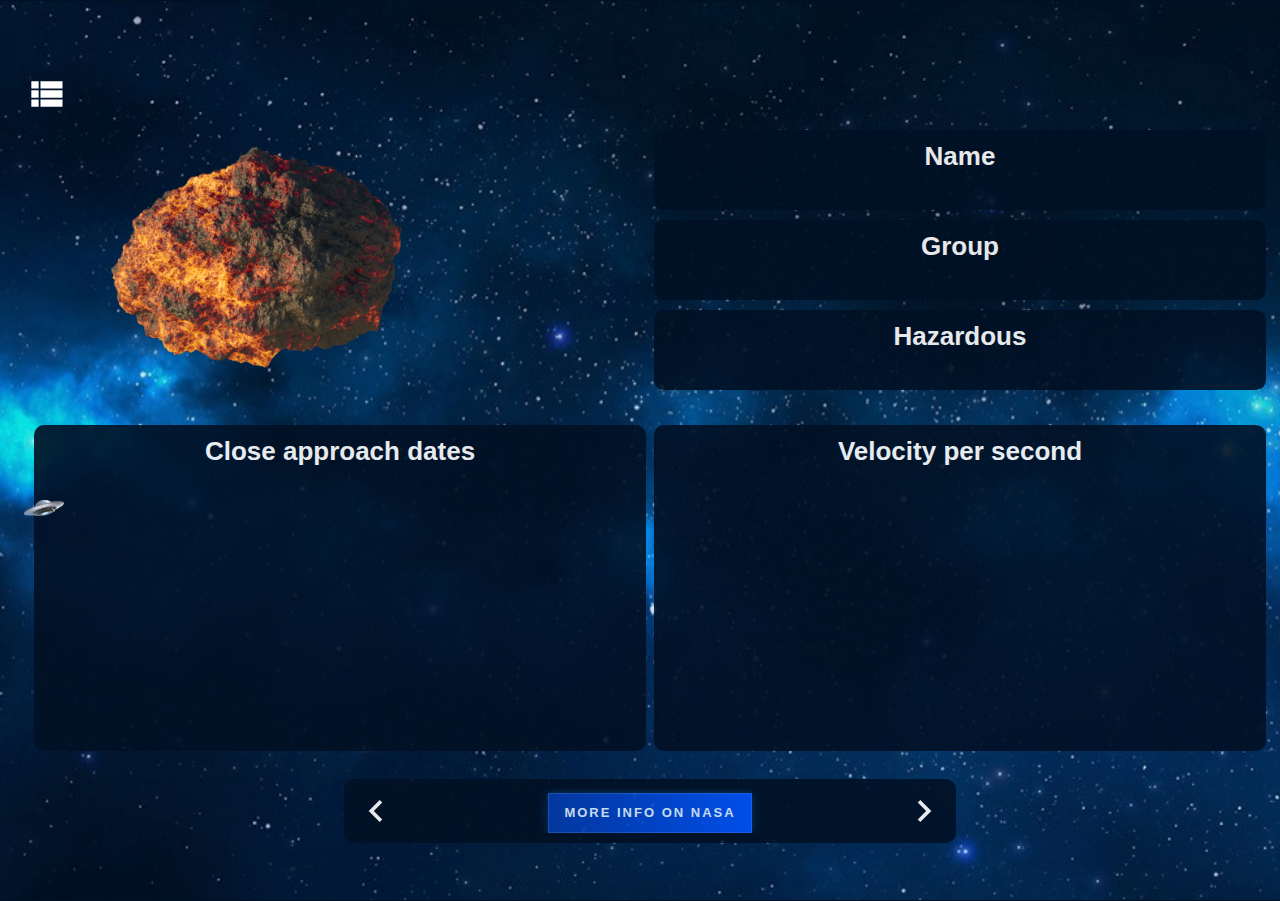
==== commit 6bbbe234: "commit" ====
--- a/index.html
+++ b/index.html
@@ -3,7 +3,7 @@
     <head>
         <meta charset="utf-8">
         <meta http-equiv="x-ua-compatible" content="ie=edge">
-        <title>EINDOPDRACHT</title>
+        <title>Astroid viewer</title>
         <meta name="description" content="An app about the time of the day the sun is up.">
         <meta name="viewport" content="width=device-width, initial-scale=1.0">
         <meta name="msapplication-TileColor" content="#cce7ff">
@@ -20,18 +20,18 @@
 
         <script src="script/app2.js"></script>
     </head>
-    <body>
-        <div class="spaceImg" >
+    <body class="spaceImgdetail ">
+        <div class="c-table-overview  c-table--visible " >
             <div class="c-astroidcontainer ">
                 <!-- Astroid -->
-                <div class="js-astroids js-space">
-                    <span class="c-horizon__space js-space0" style="bottom: 40%; left: 1%;">
+                <div class="js-astroids js-space test">
+                    <span class="c-horizon__space js-space0 c-astroid-detail" style="bottom: 40%; left: 1%;">
                     </span>
-                    <span class="c-horizon__space js-space1" style="bottom: 40%; left: 1%;">
+                    <span class="c-horizon__space js-space1 c-astroid-detail" style="bottom: 40%; left: 1%;">
                     </span>
-                    <span class="c-horizon__space js-space2" style="bottom: 40%; left: 1%;">
+                    <span class="c-horizon__space js-space2 c-astroid-detail" style="bottom: 40%; left: 1%;">
                     </span>
-                    <span class="c-horizon__space js-space3" style="bottom: 40%; left: 1%;">
+                    <span class="c-horizon__space js-space3 c-astroid-detail" style="bottom: 40%; left: 1%;">
                     </span>
                     <span class="c-horizon__space js-space4" style="bottom: 40%; left: 1%;">
                     </span>
@@ -58,5 +58,89 @@
                 <img src="img/png/earth.png" alt="This is the earth" class="c-earth">
             </div>
         </div>
-	</body>
+
+        <div class="c-table-detail" >
+            <!-- Astroid -->
+            <div class="o-row o-row--lg o-row--center">
+                <div class="o-container  slide-left">
+                    <button class="o-button-reset c-button__back c-button__animate js-toggle-Home">
+                        <svg xmlns="http://www.w3.org/2000/svg" viewBox="0 0 24 24" fill="white" width="44px" height="44px"><path d="M0 0h24v24H0z" fill="none"/><path d="M4 14h4v-4H4v4zm0 5h4v-4H4v4zM4 9h4V5H4v4zm5 5h12v-4H9v4zm0 5h12v-4H9v4zM9 5v4h12V5H9z"/></svg>
+                    </button>
+                    <div class="c-dashboard">
+                        <div class="c-dashboard__item u-x-span-2-bp3">
+                            <div class="c-astroidcontainerdetail">
+                                <img src="img/png/astroid.png" alt="This is the earth" class="c-astroiddetail">
+                            </div>
+                        </div>
+
+                        <div class="c-dashboard__item u-x-span-2-bp3">
+                            <div class="c-card">
+                                <div class="c-card__title">
+                                    <h3>Name</h3>
+                                </div>
+                                <div class="c-card__body">
+                                    <p class=" js-astroid-name"></p>
+                                </div>
+                            </div>
+                            <div class="c-card">
+                                <div class="c-card__title">
+                                    <h3>Group</h3>
+                                </div>
+                                <div class="c-card__body">
+                                    <p class=" js-astroid-namelimited"></p>
+                                </div>
+                            </div>
+                            <div class="c-card">
+                                <div class="c-card__title">
+                                    <h3>Hazardous</h3>
+                                </div>
+                                <div class="c-card__body">
+                                    <p class=" js-astroid-hazardous"></p>
+                                </div>
+                            </div>
+                        </div>
+
+                        <div class="c-dashboard__item u-x-span-2-bp3">
+                            <div class="c-card">
+                                <div class="c-card__title">
+                                    <h3>Close approach dates</h3>
+                                </div>
+                                <div class="u-x-span-2-bp3">
+                                    <div class="c-card__body c-astroid-list js-astroid-approach">
+                                    </div>
+                                </div>
+                            </div>
+                        </div>
+                        <div class="c-dashboard__item u-x-span-2-bp3">
+                            <div class="c-card">
+                                <div class="c-card__title">
+                                    <h3>Velocity per second</h3>
+                                </div>
+                                <div class="u-x-span-2-bp3">
+                                    <div class="c-card__body c-astroid-list js-astroid-velocity">
+                                    </div>
+                                </div>
+                            </div>
+                        </div>
+                        <div class="c-dashboard__item c-dashboard__footer">
+                            <div class="c-card ">
+                                <button class="o-button-reset c-button__back c-button__animate js-toggle-back ">
+                                    <svg xmlns="http://www.w3.org/2000/svg" viewBox="0 0 24 24" fill="white" width="44px" height="44px"><path d="M0 0h24v24H0z" fill="none"/><path d="M15.41 7.41L14 6l-6 6 6 6 1.41-1.41L10.83 12z"/></svg>
+                                </button>
+                                <button class="o-button-reset c-button__forward c-button__animate  js-toggle-forward">
+                                    <svg class="" xmlns="http://www.w3.org/2000/svg" viewBox="0 0 24 24" fill="white" width="44px" height="44px"><path d="M0 0h24v24H0z" fill="none"/><path d="M10 6L8.59 7.41 13.17 12l-4.58 4.59L10 18l6-6z"/></svg>
+                                </button>
+                                <div class="c-card__body c-link-nasa">
+                                    <a class="js-astroid-link c-link-cta " href="#">More info on nasa</a>
+                                </div>
+                            </div>
+                        </div>
+                        <span class="c-horizon__space js-ufo c-ufo-move">
+                            <img src="img/png/ufo.png" alt="UFO" class="c-ufo">
+                        </span>
+                    </div>
+                </div>
+            </div>
+        </div>
+    </body>
 </html>
--- a/css/screen.css
+++ b/css/screen.css
@@ -26,6 +26,13 @@
     /* colors */
     --color-back: #011125;
     --color-front: #ffffff;
+    --color-back-with-opacity : rgba(1,17,37,0.75);
+
+    --global-color-neutral-xx-light: #FFFFFF;
+    --global-color-neutral-x-light: #DCDAE0;
+    --global-color-neutral-light: #616466;
+    --global-color-neutral: #47454D;
+    --global-color-neutral-dark: #17191A;
 
     /* opacity */
 
@@ -104,21 +111,8 @@
     margin: 0;
   }
 
-.spaceImg{
-    /* background */
-    background-image: url("../img/png/space.png");
-    background-repeat: no-repeat;
-    position: relative;
-    background-position: center;
-    background-size: cover;
-    height: 100%;
-    width: 100%;
-
-    overflow:hidden;
-}
 
 .spaceImgdetail{
-    /* background */
     background-image: url("../img/png/space.png");
     background-repeat: no-repeat;
     position: relative;
@@ -128,6 +122,16 @@
     height: 100%;
     width: 100%;
 
+}
+
+@media (min-width: 992px) {
+    .spaceImgdetail{
+       overflow: hidden;
+    }
+}
+
+.spaceimg-Overflow{
+    overflow: hidden;
 }
 
 .animation-element {
@@ -317,10 +321,16 @@
 */
 
 .o-row {
-    display: flow-root; /* New solution! Fixes margin collapsing */
     position: relative;
-    padding: 24px;
-}
+    padding: 24px 24px 0;
+}
+
+.o-row--center {
+    min-height: 100vh;
+    display: flex;
+    align-items: center;
+}
+
 
 /* size modifiers */
 
@@ -336,8 +346,7 @@
 
 @media (min-width: 768px) {
     .o-row {
-        padding-left: 48px;
-        padding-right: 48px;
+        margin:auto;
     }
 
     .o-row--md {
@@ -360,7 +369,8 @@
 .o-container {
     margin-left: auto;
     margin-right: auto;
-    max-width: 71em; /* 71 * 18px = 1278px */
+    max-width: 79.5em; /* 79.5 * 16px = 1272 */
+    width: 100%;
 }
 
 /*
@@ -559,6 +569,11 @@
 #COMPONENTS
 \*------------------------------------*/
 
+.c-table--visible {
+    transform: translateX(-100vw);
+}
+
+  
 /*
     Component: Logo
     ---
@@ -611,6 +626,12 @@
 .c-astroid{
     width: var(--astroid-width);
     height: var(--astroid-height);
+    transition: fill 0.15s, transform 0.5s ease-out;
+}
+
+.c-astroid:hover{
+    transform: scale(2);
+    -webkit-transform: scale(2);
 }
 
 .c-astroidcontainer{
@@ -629,9 +650,10 @@
     width: 50%;
 }
 
-.c-astroid-dates{
+.c-astroid-list{
     height: 250px;
     overflow: scroll;
+    text-align: center;
 }
 
 /*
@@ -642,6 +664,7 @@
 .c-ufo{
     width: var(--ufo-width);
     height: var(--ufo-height);
+    transition: fill 0.15s, transform 0.5s ease-out;
 }
 
 .c-ufo-move{
@@ -669,21 +692,10 @@
     
 }
 
-/*
-    Component: App
-    ---
-    Main app wrapper
-*/
-.c-app{
-   max-width: 359px;
-   margin: auto;
-}
-
-.c-app__summary{
-    font-size: 28px;
-    line-height: 40px;
-
-}
+.c-ufo:hover{
+    transform: scale(2);
+}
+
 
 /*
     Component: Horizon
@@ -736,7 +748,7 @@
 
 .c-dashboard {
     display: grid;
-    grid-gap: var(--global-whitespace-xs);
+    grid-gap: var(--global-whitespace-sm);
     /* margin-bottom: var(--global-whitespace-md); */
 
     position: relative;
@@ -767,13 +779,11 @@
 */
 
 .c-card {
-    width: auto;
-
+    width: 100%;
     background-color: var(--color-back);
     border-radius: 10px;
-    margin: 16px;
+    margin: 10px;
     padding: 10px;
-
     opacity: 90%;
 }
 
@@ -786,24 +796,30 @@
 
 .c-card__title {
     margin-bottom: 0;
-    /* font-size: 18px;
-    line-height: 25px; */
-    font-size: 1.2rem;
+    font-size: 2rem;
     line-height: calc(var(--global-baseline) * 5);
-}
+
+}
+
+.c-card__description {
+    font-size: 1rem;
+    line-height: var(--global-whitespace);
+    color: var(--global-color-neutral-x-light);
+    text-align: center;
+} 
 
 .c-card__body {
     width:auto;
-    margin: 0;
+    padding-top: 20px;
 }
 
 .c-card__landing{
     position: relative;
     display: flex;
     align-items: center;
-    width: 50%;
-}
-
+    margin: auto;
+    width: 100%;
+}
 
 .c-card__header,
 .c-card__body {
@@ -825,10 +841,72 @@
     overflow: auto; /* Fix margin collapse */
 }
 
-.c-card__footer {   
+
+
+/* 
+    Component: landingpage
+*/
+
+
+  
+  .c-input__email {
+    font-size: 20px;
+    height: 50px;
+    width: 100%;
+    border-radius: 25px;
+    padding-left: 24px;
+    border-color: var(--global-color-neutral-xx-light);
+    border-style: solid;
+    background-color: transparent;
+    color: var(--global-color-neutral-xx-light);
+    outline: none;
+
+    margin-bottom: var(--global-whitespace-xs);
+  }
+  
+  
+  .c-input__register {
+    font-size: 20px;
+    height: 50px;
+    width: 100%;
+    border-radius: 25px;
     text-align: center;
-    border-top: 1px solid var(--card__footer-borderColor);
-    width: 100%;
+    background-color:transparent;
+    border-color: var(--global-color-neutral-xx-light);
+    color: var(--global-color-neutral-xx-light);
+    outline: none;
+    cursor: pointer;
+    margin-top: var(--global-whitespace-xs);
+  }
+
+  @media (min-width: 992px) {
+
+    .c-card__title{
+        font-size: 3rem;
+        margin-bottom: var(--global-whitespace-md) ;
+        text-align: center;
+    }
+
+    .c-card__description{
+        font-size: 1.5rem;
+    }
+    .c-input__email {
+        width: 25%;
+        margin-right: var(--global-whitespace-lg);
+      }
+      
+      
+      .c-input__register {
+        width: 25%;
+      }
+
+      .c-card__register{
+        display: flex;
+        justify-content:center;
+
+        margin-top: var(--global-whitespace-md);
+        
+    }
 }
 
 
@@ -867,10 +945,13 @@
 }
 
 .c-link-nasa{
-    /* display: flex;
-    justify-content:center;
-    align-items: center; */
-    margin: auto;
+    display: flex;
+    align-items: center;
+    justify-content: center;
+    padding: auto;
+    margin: 0;
+
+    
 }
 
 /*
@@ -880,12 +961,12 @@
 */
 
 .c-button__forward { 
-    margin: 8px;   
+    margin: auto;   
     float: right;
 }
 
 .c-button__back { 
-    margin: 8px;   
+    margin: auto;   
     float: left;
 }
 
@@ -946,16 +1027,42 @@
     }
 }
 
-/*
-    Component: figure
-    ---
-    Special type of figure and figcaption
-*/
-
-.c-figure {
+
+/*
+    Component: Frame
+    ---
+    Frame on landingspage.html
+*/
+
+.c-frame {
+    width: 63.19em;
+    height: 36.19em;
+    background-color: var(--color-back-with-opacity);
+    border-radius: 50px;
+    overflow: hidden;
+    margin-left: auto;
+    margin-right: auto;
+  }
+  
+  /* @media screen and (min-width: 1920px) {
+    .c-frame {
+    } */
+  
+  .c-form{
     display: flex;
     justify-content: center;
-}
+    margin-left: auto;
+    margin-top: 32px;
+    margin-right: auto;
+    margin-bottom: 0;
+  }
+
+  @media (min-width: 992px) {
+    .c-form-landing{
+        margin: var(--global-whitespace-xxl);
+    }
+}
+  
 
 /*------------------------------------*\
 #UTILITIES
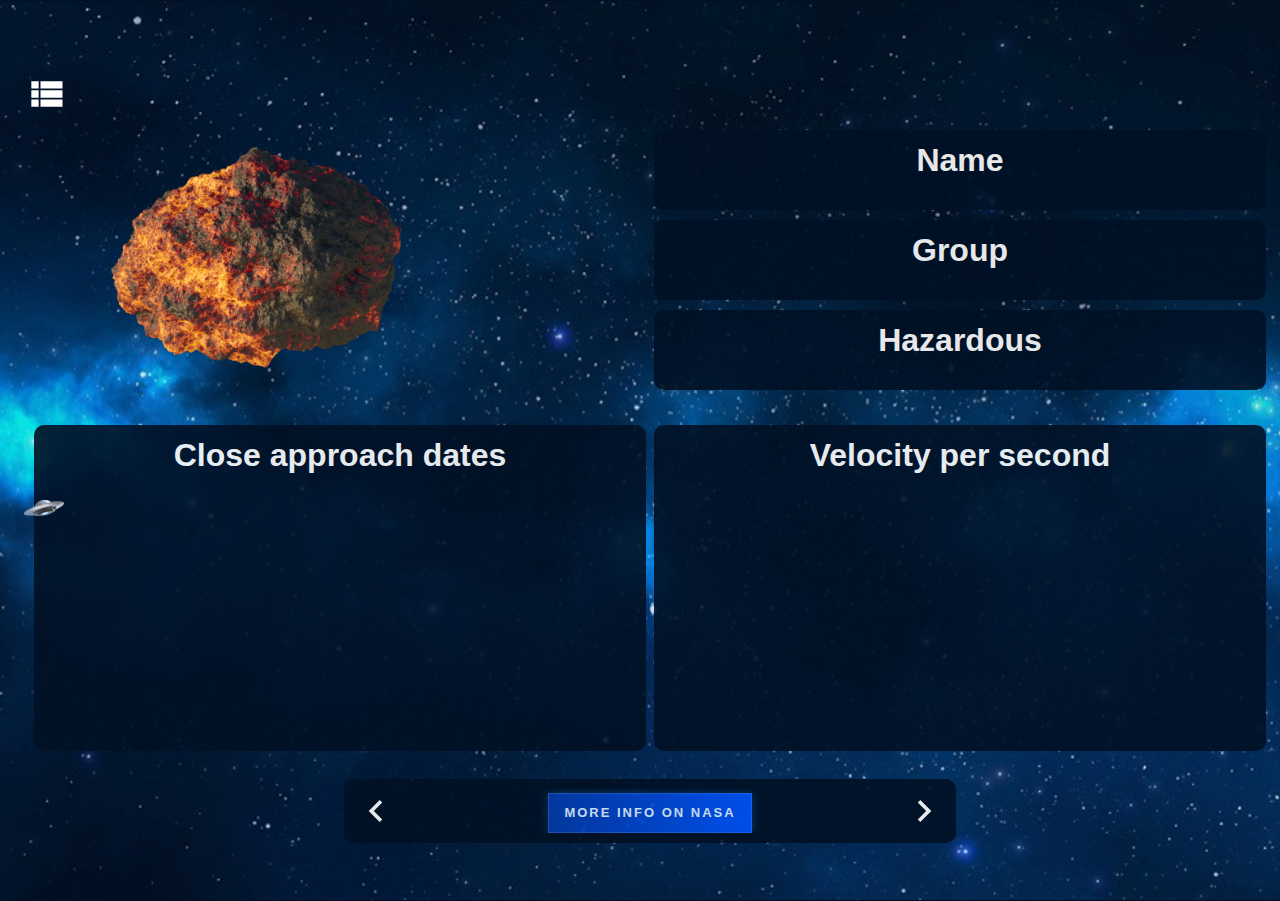
==== commit 74e97021: "commit" ====
--- a/index.html
+++ b/index.html
@@ -76,7 +76,7 @@
                         <div class="c-dashboard__item u-x-span-2-bp3">
                             <div class="c-card">
                                 <div class="c-card__title">
-                                    <h3>Name</h3>
+                                    Name
                                 </div>
                                 <div class="c-card__body">
                                     <p class=" js-astroid-name"></p>
@@ -84,7 +84,7 @@
                             </div>
                             <div class="c-card">
                                 <div class="c-card__title">
-                                    <h3>Group</h3>
+                                    Group
                                 </div>
                                 <div class="c-card__body">
                                     <p class=" js-astroid-namelimited"></p>
@@ -92,7 +92,7 @@
                             </div>
                             <div class="c-card">
                                 <div class="c-card__title">
-                                    <h3>Hazardous</h3>
+                                   Hazardous
                                 </div>
                                 <div class="c-card__body">
                                     <p class=" js-astroid-hazardous"></p>
@@ -103,7 +103,7 @@
                         <div class="c-dashboard__item u-x-span-2-bp3">
                             <div class="c-card">
                                 <div class="c-card__title">
-                                    <h3>Close approach dates</h3>
+                                    Close approach dates
                                 </div>
                                 <div class="u-x-span-2-bp3">
                                     <div class="c-card__body c-astroid-list js-astroid-approach">
@@ -114,7 +114,7 @@
                         <div class="c-dashboard__item u-x-span-2-bp3">
                             <div class="c-card">
                                 <div class="c-card__title">
-                                    <h3>Velocity per second</h3>
+                                    Velocity per second
                                 </div>
                                 <div class="u-x-span-2-bp3">
                                     <div class="c-card__body c-astroid-list js-astroid-velocity">
--- a/css/screen.css
+++ b/css/screen.css
@@ -785,6 +785,7 @@
     margin: 10px;
     padding: 10px;
     opacity: 90%;
+    text-align: center;
 }
 
 .c-card__header {
@@ -796,8 +797,10 @@
 
 .c-card__title {
     margin-bottom: 0;
-    font-size: 2rem;
+    font-size: 1.5rem;
     line-height: calc(var(--global-baseline) * 5);
+    text-align: center;
+    font-weight: 600;
 
 }
 
@@ -880,9 +883,14 @@
   }
 
   @media (min-width: 992px) {
+    .c-card{
+        font-size: 1.5rem;
+        text-align: center;
+    }
 
     .c-card__title{
-        font-size: 3rem;
+        font-size: 2rem;
+        font-weight: 600;
         margin-bottom: var(--global-whitespace-md) ;
         text-align: center;
     }
